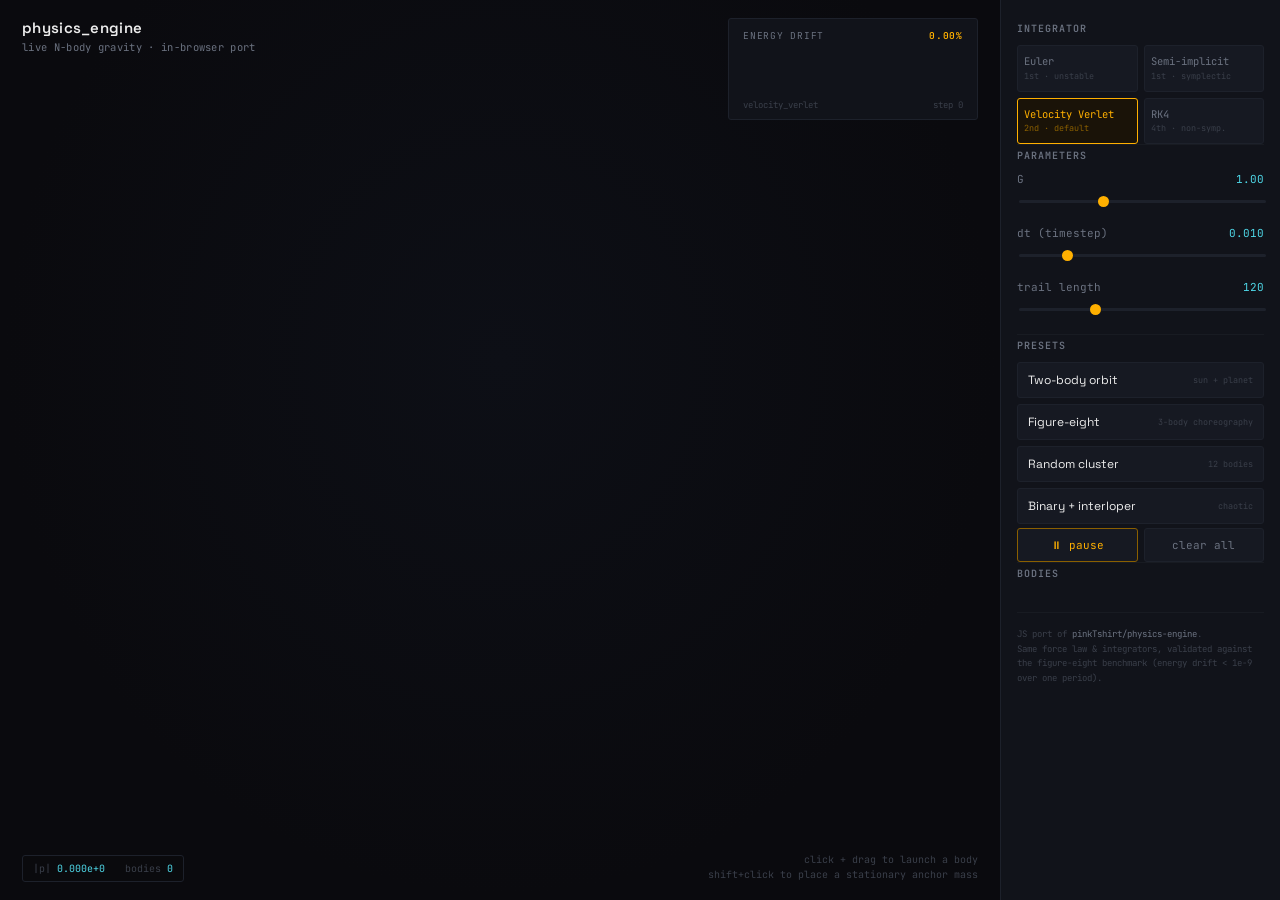
==== site/index.html @ a21999a5 "Rename index.html to site/index.html" ====
<!DOCTYPE html>
<html lang="en">
<head>
<meta charset="UTF-8">
<meta name="viewport" content="width=device-width, initial-scale=1.0">
<title>physics_engine — live N-body sandbox</title>
<link rel="preconnect" href="https://fonts.googleapis.com">
<link href="https://fonts.googleapis.com/css2?family=Space+Grotesk:wght@400;500;600;700&family=JetBrains+Mono:wght@400;500;600&display=swap" rel="stylesheet">
<style>
  :root {
    --bg: #0a0a0e;
    --panel: #11131a;
    --panel-edge: #1d212b;
    --amber: #ffb000;
    --amber-dim: #8a5f00;
    --cyan: #4fd8e8;
    --cyan-dim: #2a7680;
    --magenta: #ff5fa0;
    --text: #ededed;
    --text-dim: #6b7280;
    --text-faint: #3a3f4a;
    --grid-line: #181b22;
    --danger: #ff4d4d;
    --good: #3ddc84;
    --radius: 3px;
  }

  * { box-sizing: border-box; }

  html, body {
    margin: 0;
    padding: 0;
    background: var(--bg);
    color: var(--text);
    font-family: 'Space Grotesk', sans-serif;
    overflow: hidden;
    height: 100%;
    width: 100%;
  }

  .mono { font-family: 'JetBrains Mono', monospace; }

  #app {
    position: relative;
    width: 100vw;
    height: 100vh;
    display: flex;
  }

  /* ---------- Canvas (the hero) ---------- */
  #canvas-wrap {
    position: relative;
    flex: 1;
    min-width: 0;
  }

  #sim-canvas {
    display: block;
    width: 100%;
    height: 100%;
    background:
      radial-gradient(ellipse at 50% 40%, #0d0f16 0%, var(--bg) 70%);
    cursor: crosshair;
  }

  /* ---------- Top strip: title + readouts ---------- */
  #top-strip {
    position: absolute;
    top: 0;
    left: 0;
    right: 0;
    display: flex;
    align-items: flex-start;
    justify-content: space-between;
    padding: 18px 22px;
    pointer-events: none;
    z-index: 5;
  }

  #title-block {
    pointer-events: auto;
  }

  #title-block h1 {
    margin: 0;
    font-size: 15px;
    font-weight: 600;
    letter-spacing: 0.02em;
    color: var(--text);
  }

  #title-block .sub {
    margin-top: 3px;
    font-family: 'JetBrains Mono', monospace;
    font-size: 10.5px;
    color: var(--text-dim);
    letter-spacing: 0.03em;
  }

  /* ---------- Energy sparkline instrument ---------- */
  #scope {
    pointer-events: auto;
    background: var(--panel);
    border: 1px solid var(--panel-edge);
    border-radius: var(--radius);
    padding: 10px 14px 8px;
    min-width: 240px;
  }

  #scope .scope-label {
    font-family: 'JetBrains Mono', monospace;
    font-size: 9.5px;
    letter-spacing: 0.08em;
    color: var(--text-dim);
    display: flex;
    justify-content: space-between;
    margin-bottom: 6px;
  }

  #scope .scope-label .drift-value {
    color: var(--amber);
    font-weight: 600;
  }

  #scope .scope-label .drift-value.bad { color: var(--danger); }
  #scope .scope-label .drift-value.good { color: var(--good); }

  #energy-canvas {
    display: block;
    width: 220px;
    height: 46px;
  }

  #scope .scope-foot {
    margin-top: 5px;
    font-family: 'JetBrains Mono', monospace;
    font-size: 9px;
    color: var(--text-faint);
    display: flex;
    justify-content: space-between;
  }

  /* ---------- Bottom-left: momentum readout ---------- */
  #momentum-strip {
    position: absolute;
    bottom: 18px;
    left: 22px;
    z-index: 5;
    font-family: 'JetBrains Mono', monospace;
    font-size: 10px;
    color: var(--text-dim);
    background: rgba(10,10,14,0.7);
    padding: 6px 10px;
    border: 1px solid var(--panel-edge);
    border-radius: var(--radius);
    pointer-events: none;
  }

  #momentum-strip .label { color: var(--text-faint); margin-right: 6px; }
  #momentum-strip .val { color: var(--cyan); }

  /* ---------- Hint text ---------- */
  #hint {
    position: absolute;
    bottom: 18px;
    right: 22px;
    z-index: 5;
    font-family: 'JetBrains Mono', monospace;
    font-size: 10px;
    color: var(--text-faint);
    text-align: right;
    pointer-events: none;
    max-width: 280px;
    line-height: 1.5;
  }

  /* ---------- Side control rack ---------- */
  #rack {
    width: 280px;
    flex-shrink: 0;
    background: var(--panel);
    border-left: 1px solid var(--panel-edge);
    overflow-y: auto;
    padding: 18px 16px 24px;
    z-index: 6;
  }

  #rack h2 {
    font-size: 10px;
    letter-spacing: 0.1em;
    text-transform: uppercase;
    color: var(--text-dim);
    margin: 18px 0 10px;
    font-weight: 600;
    font-family: 'JetBrains Mono', monospace;
  }

  #rack h2:first-child { margin-top: 0; }

  .rack-section {
    border-top: 1px solid var(--grid-line);
    padding-top: 4px;
  }

  .rack-section:first-child {
    border-top: none;
  }

  /* Integrator buttons */
  .integrator-grid {
    display: grid;
    grid-template-columns: 1fr 1fr;
    gap: 6px;
  }

  .integ-btn {
    font-family: 'JetBrains Mono', monospace;
    font-size: 10.5px;
    background: #161922;
    border: 1px solid var(--panel-edge);
    color: var(--text-dim);
    border-radius: var(--radius);
    padding: 9px 6px;
    cursor: pointer;
    text-align: left;
    line-height: 1.3;
    transition: border-color 0.15s, color 0.15s;
  }

  .integ-btn:hover {
    border-color: var(--text-dim);
    color: var(--text);
  }

  .integ-btn.active {
    border-color: var(--amber);
    color: var(--amber);
    background: #1a1308;
  }

  .integ-btn .order-tag {
    display: block;
    font-size: 8.5px;
    color: var(--text-faint);
    margin-top: 2px;
  }

  .integ-btn.active .order-tag { color: var(--amber-dim); }

  /* Slider rows */
  .slider-row {
    margin-bottom: 12px;
  }

  .slider-row .row-label {
    display: flex;
    justify-content: space-between;
    font-size: 11px;
    color: var(--text-dim);
    margin-bottom: 5px;
    font-family: 'JetBrains Mono', monospace;
  }

  .slider-row .row-label .val { color: var(--cyan); }

  input[type=range] {
    width: 100%;
    -webkit-appearance: none;
    background: transparent;
    height: 16px;
  }

  input[type=range]::-webkit-slider-runnable-track {
    height: 3px;
    background: var(--panel-edge);
    border-radius: 2px;
  }

  input[type=range]::-webkit-slider-thumb {
    -webkit-appearance: none;
    width: 11px;
    height: 11px;
    margin-top: -4px;
    background: var(--amber);
    border-radius: 50%;
    cursor: pointer;
  }

  input[type=range]::-moz-range-track {
    height: 3px;
    background: var(--panel-edge);
    border-radius: 2px;
  }
  input[type=range]::-moz-range-thumb {
    width: 11px;
    height: 11px;
    background: var(--amber);
    border: none;
    border-radius: 50%;
    cursor: pointer;
  }

  /* Preset buttons */
  .preset-list {
    display: flex;
    flex-direction: column;
    gap: 6px;
  }

  .preset-btn {
    font-family: 'Space Grotesk', sans-serif;
    font-size: 12px;
    background: #161922;
    border: 1px solid var(--panel-edge);
    color: var(--text);
    border-radius: var(--radius);
    padding: 9px 10px;
    cursor: pointer;
    text-align: left;
    display: flex;
    justify-content: space-between;
    align-items: center;
    transition: border-color 0.15s, background 0.15s;
  }

  .preset-btn:hover {
    border-color: var(--cyan-dim);
    background: #131822;
  }

  .preset-btn .preset-tag {
    font-family: 'JetBrains Mono', monospace;
    font-size: 8.5px;
    color: var(--text-faint);
  }

  /* Action buttons */
  .action-row {
    display: grid;
    grid-template-columns: 1fr 1fr;
    gap: 6px;
    margin-top: 4px;
  }

  .action-btn {
    font-family: 'JetBrains Mono', monospace;
    font-size: 11px;
    padding: 9px 6px;
    border-radius: var(--radius);
    border: 1px solid var(--panel-edge);
    background: #161922;
    color: var(--text-dim);
    cursor: pointer;
    transition: all 0.15s;
  }

  .action-btn:hover { color: var(--text); border-color: var(--text-dim); }
  .action-btn.primary { color: var(--amber); border-color: var(--amber-dim); }
  .action-btn.primary:hover { border-color: var(--amber); background: #1a1308; }
  .action-btn.danger { color: var(--text-dim); }
  .action-btn.danger:hover { color: var(--danger); border-color: var(--danger); }

  /* Body inspector */
  #body-list {
    display: flex;
    flex-direction: column;
    gap: 5px;
    max-height: 160px;
    overflow-y: auto;
  }

  .body-row {
    display: flex;
    align-items: center;
    gap: 8px;
    font-family: 'JetBrains Mono', monospace;
    font-size: 10.5px;
    color: var(--text-dim);
    padding: 5px 7px;
    background: #161922;
    border-radius: var(--radius);
  }

  .body-row .swatch {
    width: 8px;
    height: 8px;
    border-radius: 50%;
    flex-shrink: 0;
  }

  .body-row .mass-val { color: var(--text); margin-left: auto; }

  .body-row .del-btn {
    background: none;
    border: none;
    color: var(--text-faint);
    cursor: pointer;
    font-size: 13px;
    padding: 0 2px;
    line-height: 1;
  }
  .body-row .del-btn:hover { color: var(--danger); }

  #empty-bodies {
    font-family: 'JetBrains Mono', monospace;
    font-size: 10.5px;
    color: var(--text-faint);
    padding: 8px 0;
  }

  footer.rack-foot {
    margin-top: 22px;
    padding-top: 14px;
    border-top: 1px solid var(--grid-line);
    font-family: 'JetBrains Mono', monospace;
    font-size: 9px;
    color: var(--text-faint);
    line-height: 1.6;
  }

  footer.rack-foot a { color: var(--text-dim); text-decoration: none; }
  footer.rack-foot a:hover { color: var(--cyan); }

  /* Mobile */
  @media (max-width: 760px) {
    #app { flex-direction: column; }
    #rack {
      width: 100%;
      height: 42vh;
      border-left: none;
      border-top: 1px solid var(--panel-edge);
      order: 2;
    }
    #canvas-wrap { order: 1; height: 58vh; }
    #top-strip { flex-direction: column; gap: 10px; }
    #scope { min-width: 0; width: calc(100vw - 44px); }
    #energy-canvas { width: 100%; }
    #hint { display: none; }
  }

  /* Reduced motion */
  @media (prefers-reduced-motion: reduce) {
    * { transition: none !important; }
  }

  /* Focus visibility */
  button:focus-visible, input:focus-visible {
    outline: 2px solid var(--cyan);
    outline-offset: 2px;
  }
</style>
</head>
<body>

<div id="app">
  <div id="canvas-wrap">
    <canvas id="sim-canvas"></canvas>

    <div id="top-strip">
      <div id="title-block">
        <h1>physics_engine</h1>
        <div class="sub">live N-body gravity &middot; in-browser port</div>
      </div>

      <div id="scope">
        <div class="scope-label">
          <span>ENERGY DRIFT</span>
          <span class="drift-value mono" id="drift-readout">0.00%</span>
        </div>
        <canvas id="energy-canvas" width="220" height="46"></canvas>
        <div class="scope-foot">
          <span id="integrator-readout">velocity_verlet</span>
          <span id="step-readout">step 0</span>
        </div>
      </div>
    </div>

    <div id="momentum-strip">
      <span class="label">|p|</span><span class="val mono" id="momentum-readout">0.000e+0</span>
      <span class="label" style="margin-left:14px;">bodies</span><span class="val mono" id="body-count">0</span>
    </div>

    <div id="hint">
      click + drag to launch a body<br>
      shift+click to place a stationary anchor mass
    </div>
  </div>

  <div id="rack">
    <div class="rack-section">
      <h2>Integrator</h2>
      <div class="integrator-grid" id="integrator-grid">
        <button class="integ-btn" data-integ="euler">Euler<span class="order-tag">1st · unstable</span></button>
        <button class="integ-btn" data-integ="semi_implicit_euler">Semi-implicit<span class="order-tag">1st · symplectic</span></button>
        <button class="integ-btn active" data-integ="velocity_verlet">Velocity Verlet<span class="order-tag">2nd · default</span></button>
        <button class="integ-btn" data-integ="rk4">RK4<span class="order-tag">4th · non-symp.</span></button>
      </div>
    </div>

    <div class="rack-section">
      <h2>Parameters</h2>
      <div class="slider-row">
        <div class="row-label"><span>G</span><span class="val mono" id="g-val">1.00</span></div>
        <input type="range" id="g-slider" min="0" max="3" step="0.05" value="1.0">
      </div>
      <div class="slider-row">
        <div class="row-label"><span>dt (timestep)</span><span class="val mono" id="dt-val">0.010</span></div>
        <input type="range" id="dt-slider" min="0.001" max="0.05" step="0.001" value="0.01">
      </div>
      <div class="slider-row">
        <div class="row-label"><span>trail length</span><span class="val mono" id="trail-val">120</span></div>
        <input type="range" id="trail-slider" min="0" max="400" step="10" value="120">
      </div>
    </div>

    <div class="rack-section">
      <h2>Presets</h2>
      <div class="preset-list">
        <button class="preset-btn" data-preset="two-body"><span>Two-body orbit</span><span class="preset-tag">sun + planet</span></button>
        <button class="preset-btn" data-preset="figure-eight"><span>Figure-eight</span><span class="preset-tag">3-body choreography</span></button>
        <button class="preset-btn" data-preset="cluster"><span>Random cluster</span><span class="preset-tag">12 bodies</span></button>
        <button class="preset-btn" data-preset="binary-chaos"><span>Binary + interloper</span><span class="preset-tag">chaotic</span></button>
      </div>
      <div class="action-row">
        <button class="action-btn primary" id="play-pause-btn">⏸ pause</button>
        <button class="action-btn danger" id="clear-btn">clear all</button>
      </div>
    </div>

    <div class="rack-section">
      <h2>Bodies</h2>
      <div id="body-list"></div>
      <div id="empty-bodies" style="display:none;">no bodies — pick a preset or click the canvas</div>
    </div>

    <footer class="rack-foot">
      JS port of <a href="https://github.com/pinkTshirt/physics-engine" target="_blank" rel="noopener">pinkTshirt/physics-engine</a>.<br>
      Same force law &amp; integrators, validated against the figure-eight benchmark (energy drift &lt; 1e-9 over one period).
    </footer>
  </div>
</div>

<script src="physics.js"></script>
<script src="app.js"></script>
</body>
</html>
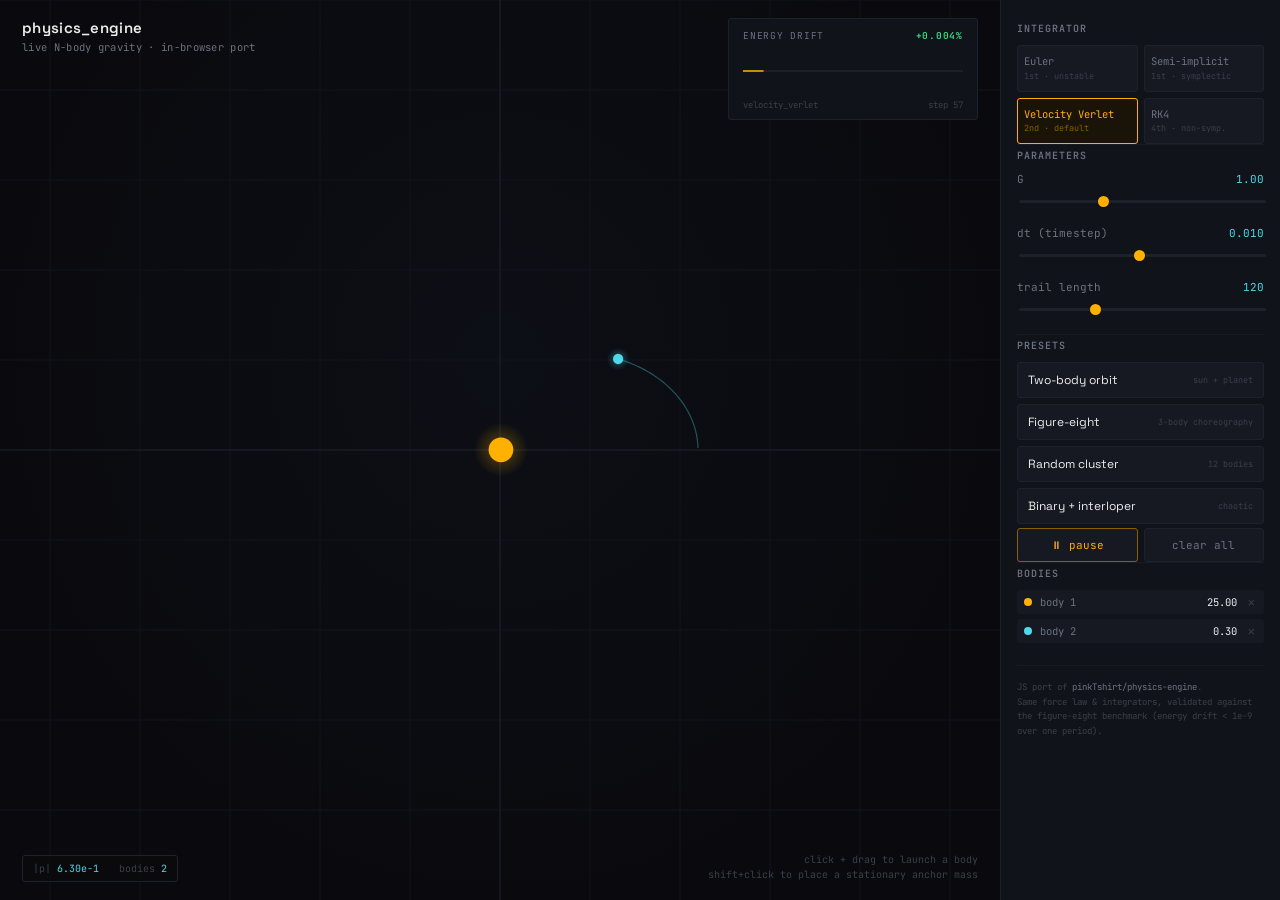
==== commit 56034063: "Add files via upload" ====
--- a/site/index.html
+++ b/site/index.html
@@ -505,7 +505,7 @@
       </div>
       <div class="slider-row">
         <div class="row-label"><span>dt (timestep)</span><span class="val mono" id="dt-val">0.010</span></div>
-        <input type="range" id="dt-slider" min="0.001" max="0.05" step="0.001" value="0.01">
+        <input type="range" id="dt-slider" min="0.0005" max="0.02" step="0.0005" value="0.01">
       </div>
       <div class="slider-row">
         <div class="row-label"><span>trail length</span><span class="val mono" id="trail-val">120</span></div>
